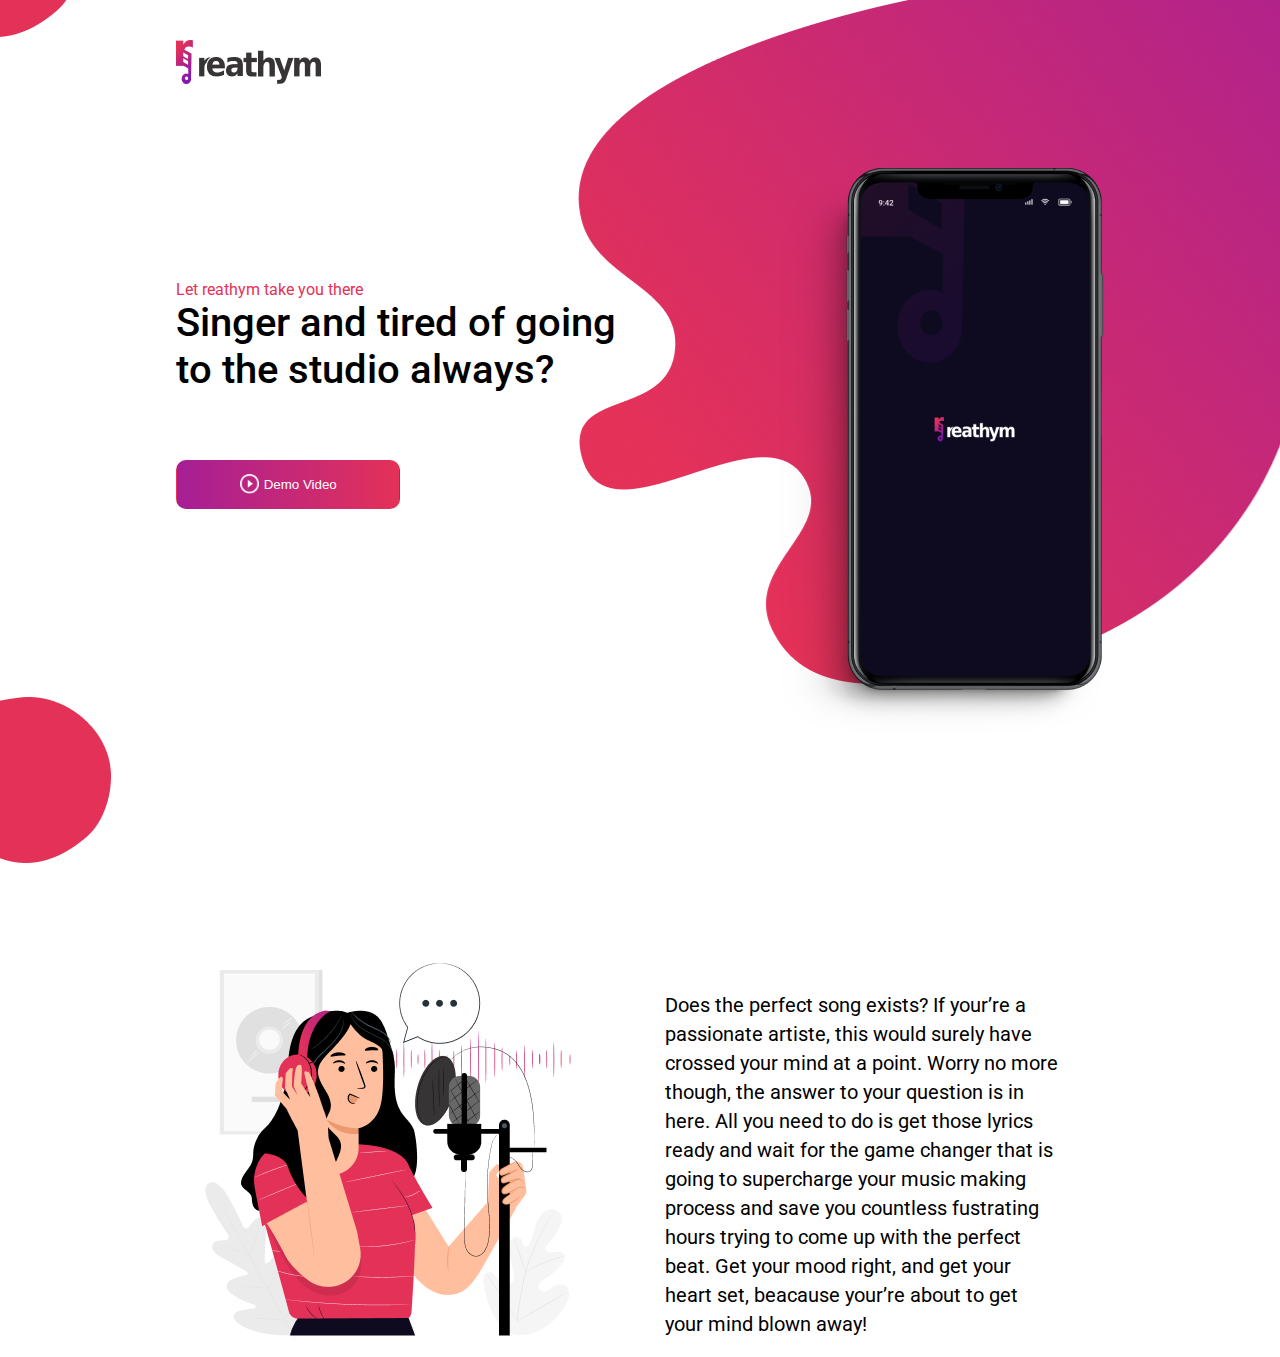
==== index.html @ 770fc964 "desktop header done" ====
<!DOCTYPE html>
<html lang="en">
<head>
    <meta charset="UTF-8">
    <meta name="viewport" content="width=device-width, initial-scale=1.0">
    <link rel="stylesheet" href="./assets/css/style.css">
    <!-- <link rel="stylesheet" href="./assets/css/bootstrap.min.css"> -->
    <!-- GOOGLE FONTS (ROBOTO) -->
    <link href="https://fonts.googleapis.com/css2?family=Roboto:wght@400;500;700&display=swap" rel="stylesheet">
    <title>Reathym App</title>
</head>
<body>
    <header id="page-header">
        <div class="container header-wrapper">
            <img src="./assets/images/logo-1.png" alt="" class="logo-img">

            <div class="header-content">
                <div class="header-content-text">
                    <p class="header-content-top-text">Let reathym take you there</p>
                    <h2 class="header-content-title">Singer and tired of going to the studio always?</h2>
                    <button class="header-content-btn">
                        <img src="./assets/images/play.png" alt="" class="header-content-btn-img">
                        <span class="header-content-btn-text">Demo Video</span>
                    </button>
                </div>
                <div class="header-content-img-div">
                    <img src="./assets/images/iPhone.png" alt="" class="header-content-img">
                </div>
            </div>
        </div>
    </header>

    <section id="about">
        <div class="container about-wrapper">
            <div class="about-content">
                <img src="./assets/images/Girl.png" alt="" class="about-img">

                <div class="about-text-div">
                    <p class="about-text">Does the perfect song exists? If your’re a passionate artiste, this would surely have crossed your mind at a point. Worry no more though, the answer to your question is in here. All you need to do is get those lyrics ready and wait for the game changer that is going to supercharge your music making process and save you countless fustrating hours trying to come up with the perfect beat. Get your mood right, and get your heart set, beacause your’re about to get your mind blown away!</p>
                </div>
            </div> 
        </div>
    </section>
</body>
</html>
---- assets/css/style.css ----
* {
    box-sizing: border-box;
    margin: 0;
    padding: 0;
}

body {
    font-family: 'Roboto', sans-serif;
    height: 100%;
    overflow-x: hidden;
}

.container {
    padding-left: 11em;
    padding-right: 11em;
}


/* HEADER STYLES */
#page-header {
    height: 100vh;
    width: 100%;
    background-image: url('/assets/images/hero-bg.png'), url('/assets/images/top-left.png'), url('/assets/images/bottom-left.png');
    background-repeat: no-repeat;
    background-position: 102% 0%, 0% 0%, 0% 95%;
}

.header-wrapper {
    padding-top: 2.5em;
}

.header-content {
    display: flex;
    margin-top: 5em;
}

.header-content-text {
    margin-top: 7em;
}

.header-content-top-text {
    font-size: 1em;
    color: #E43158;
}

.header-content-title {
    font-size: 2.5em;
    font-weight: 500;
    width: 80%;
}

.header-content-btn {
    background: linear-gradient(90deg, #3C00FF -169.76%, #E43158 100%);
    border-radius: 10px;
    border: 1px solid transparent;
    display: flex;
    align-items: center;
    justify-content: space-between;
    padding: 1em 4.7em;
    margin-top: 5em;
}

.header-content-btn:hover {
    background: #E43158;
}

.header-content-btn-text {
    font-size: 1em;
    font-weight: 500;
    color: white;
}

.header-content-btn-img {
    height: auto;
    width: 20%;
}


/* ABOUT SECTION STYLES */
.about-wrapper {
    padding-top: 2em;
}

.about-content {
    display: flex;
    align-items: flex-end;
}

.about-text-div {
    margin-bottom: 1.1em;
    margin-left: 4em;
}

.about-text {
    font-size: 1.25em;
    line-height: 1.45em;
    width: 90%;
}
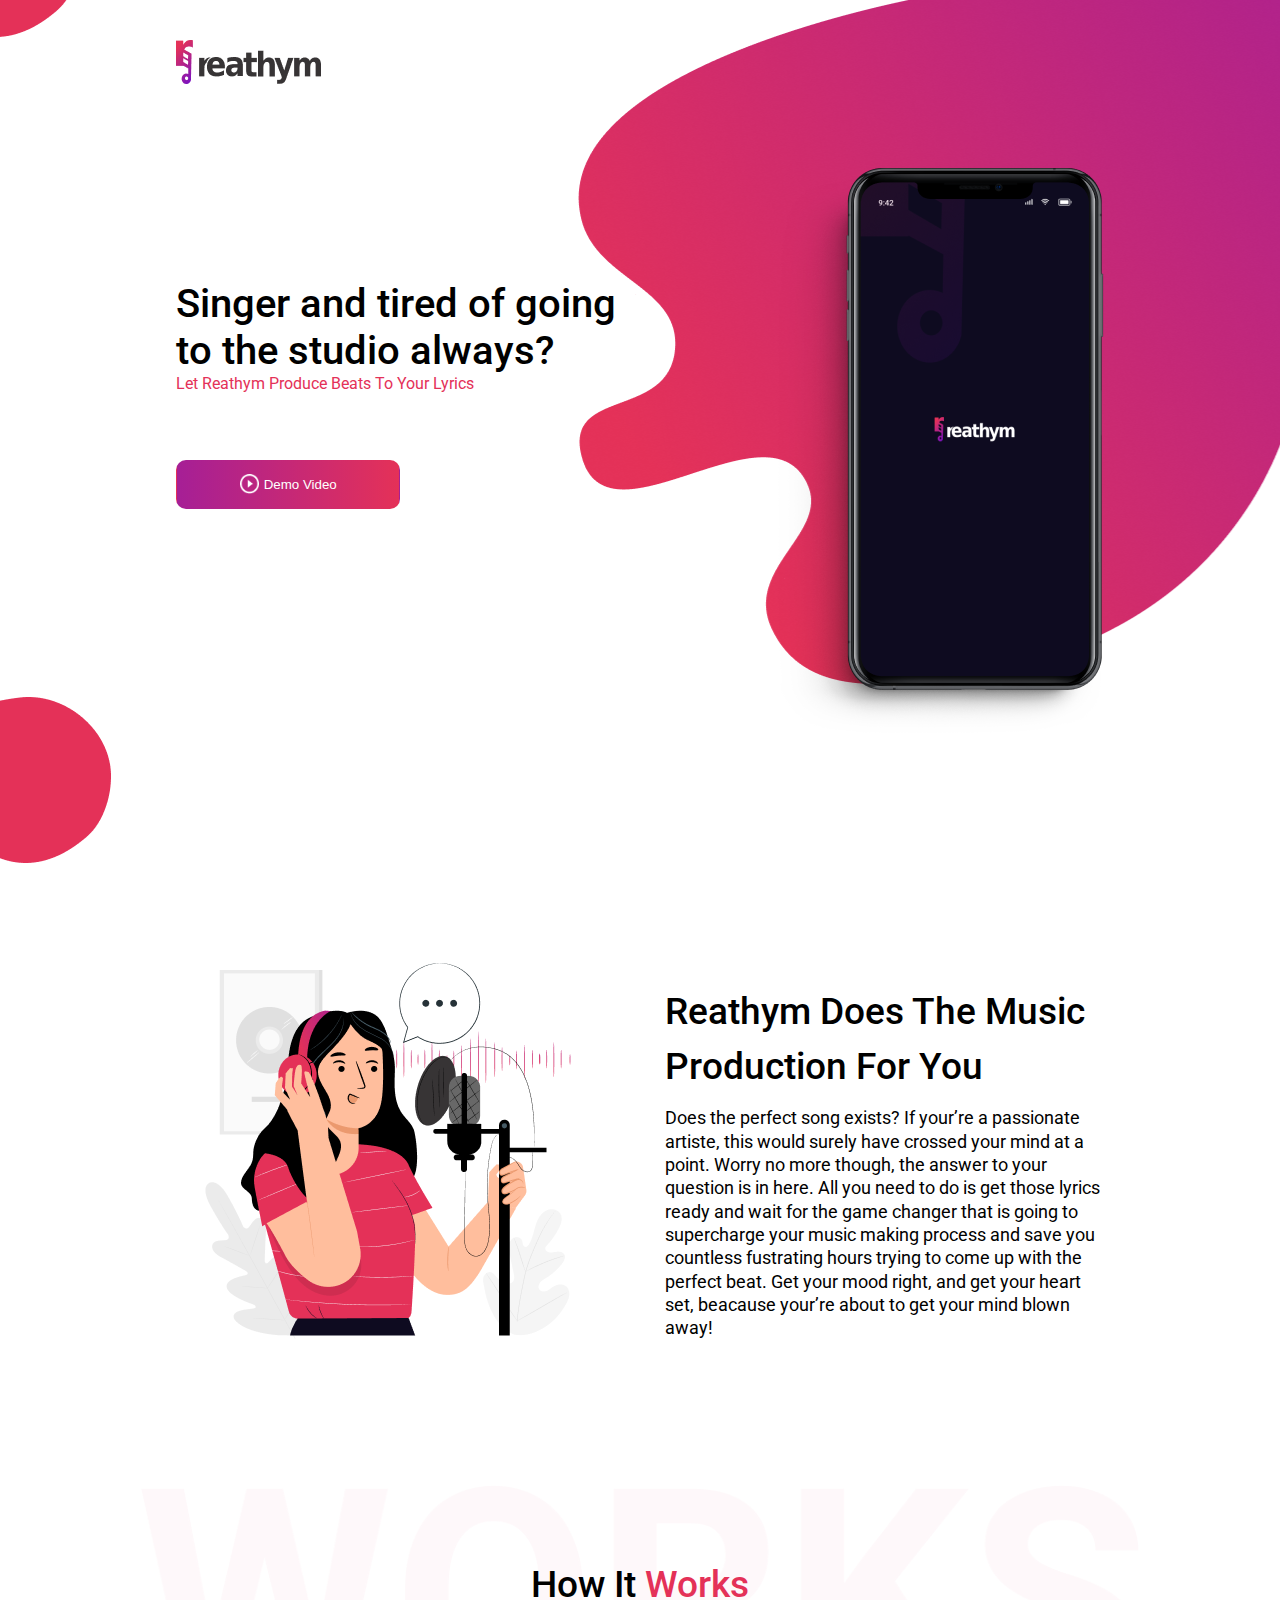
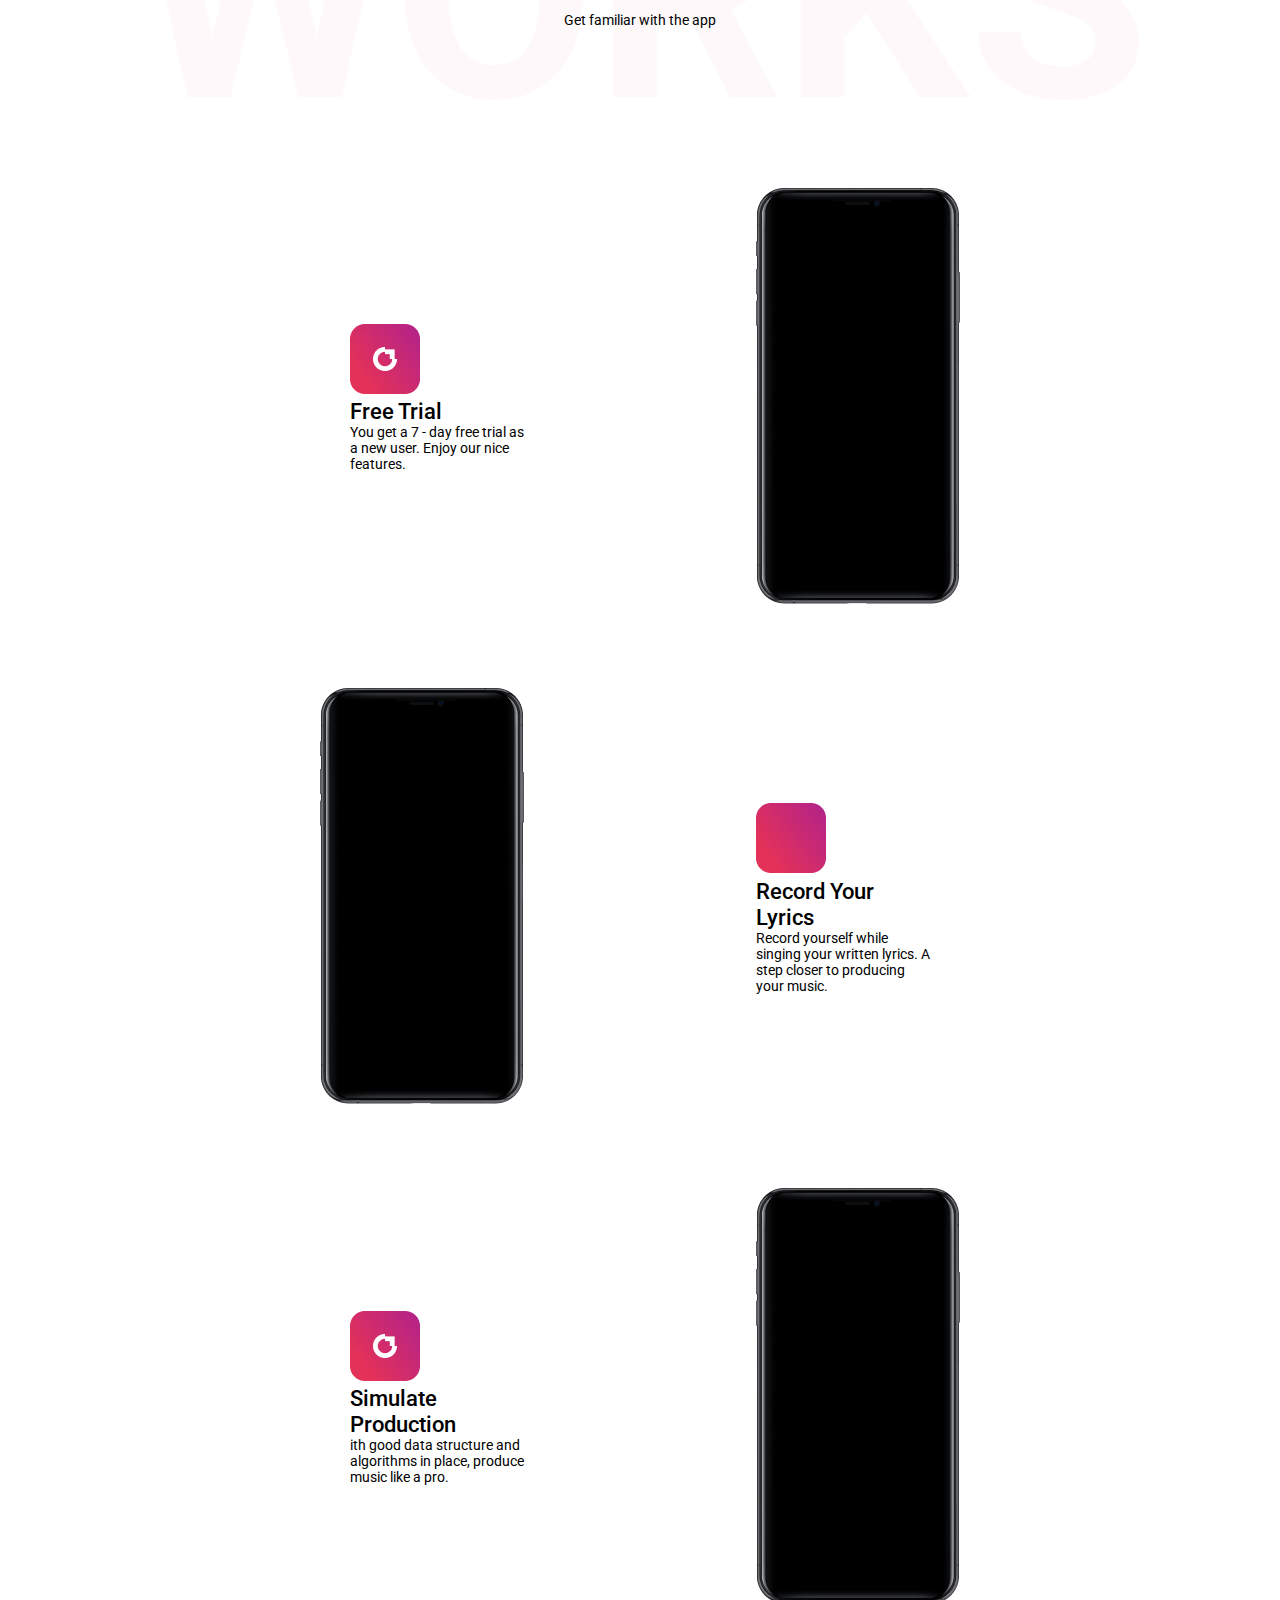
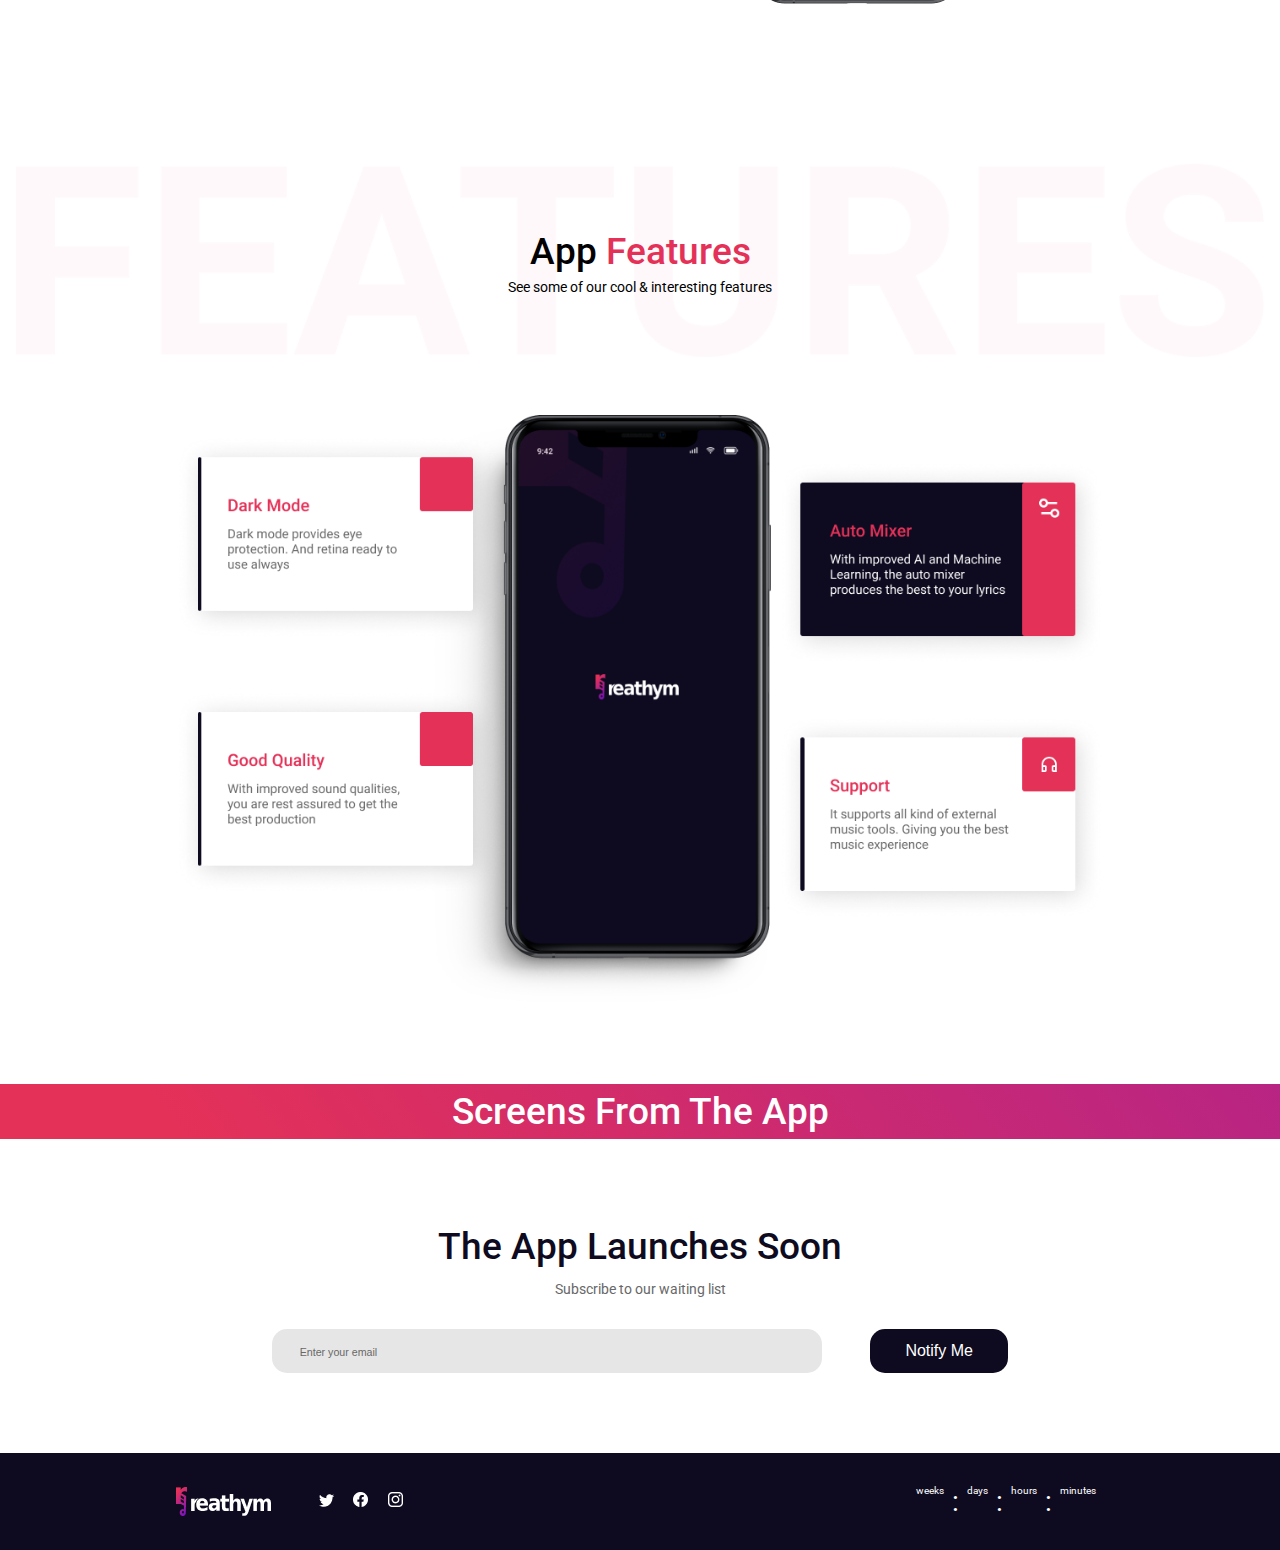
==== commit ac9a6fe7: "mobile view started" ====
--- a/index.html
+++ b/index.html
@@ -6,7 +6,7 @@
     <link rel="stylesheet" href="./assets/css/style.css">
     <!-- <link rel="stylesheet" href="./assets/css/bootstrap.min.css"> -->
     <!-- GOOGLE FONTS (ROBOTO) -->
-    <link href="https://fonts.googleapis.com/css2?family=Roboto:wght@400;500;700&display=swap" rel="stylesheet">
+    <link href="https://fonts.googleapis.com/css2?family=Roboto:wght@300;400;500;700&display=swap" rel="stylesheet">
     <title>Reathym App</title>
 </head>
 <body>
@@ -16,8 +16,8 @@
 
             <div class="header-content">
                 <div class="header-content-text">
-                    <p class="header-content-top-text">Let reathym take you there</p>
                     <h2 class="header-content-title">Singer and tired of going to the studio always?</h2>
+                    <p class="header-content-top-text">Let Reathym Produce Beats To Your Lyrics</p>
                     <button class="header-content-btn">
                         <img src="./assets/images/play.png" alt="" class="header-content-btn-img">
                         <span class="header-content-btn-text">Demo Video</span>
@@ -36,10 +36,137 @@
                 <img src="./assets/images/Girl.png" alt="" class="about-img">
 
                 <div class="about-text-div">
+                    <h3 class="about-text-title section-header">Reathym Does The Music Production For You</h3>
                     <p class="about-text">Does the perfect song exists? If your’re a passionate artiste, this would surely have crossed your mind at a point. Worry no more though, the answer to your question is in here. All you need to do is get those lyrics ready and wait for the game changer that is going to supercharge your music making process and save you countless fustrating hours trying to come up with the perfect beat. Get your mood right, and get your heart set, beacause your’re about to get your mind blown away!</p>
                 </div>
             </div> 
         </div>
     </section>
+
+    <section id="works">
+        <div class="works-wrapper">
+            <div class="works-header">
+                <h3 class="works-header-top section-header">How It <span class="color-span">Works</span></h3>
+                <p class="works-header-bottom small-text">Get familiar with the app</p>
+            </div>
+
+            <div class="works-items container">
+                <div class="works-item">
+                    <div class="works-item-icon-div">
+                        <img src="./assets/images/works-1.png" alt="" class="works-item-icon">
+                        <h4 class="works-item-icon-title">Free Trial</h4>
+                        <p class="works-item-icon-text small-text">You get a 7 - day free trial as a new user. Enjoy our nice features.</p>
+                    </div>
+                    <div class="works-item-img-div">
+                        <img src="./assets/images/Device.png" alt="" class="works-item-img">
+                    </div>
+                </div>
+
+                <div class="works-item works-item-opp">
+                    <div class="works-item-img-div-opp">
+                        <img src="./assets/images/Device.png" alt="" class="works-item-img">
+                    </div>
+                    <div class="works-item-icon-div-opp">
+                        <img src="./assets/images/works-2.png" alt="" class="works-item-icon">
+                        <h4 class="works-item-icon-title">Record Your Lyrics</h4>
+                        <p class="works-item-icon-text small-text">Record yourself while singing your written lyrics. A step closer to producing your music.</p>
+                    </div>
+                </div>
+
+                <div class="works-item works-item-last">
+                    <div class="works-item-icon-div">
+                        <img src="./assets/images/works-1.png" alt="" class="works-item-icon">
+                        <h4 class="works-item-icon-title">Simulate Production</h4>
+                        <p class="works-item-icon-text small-text">ith good data structure and algorithms in place, produce music like a pro.</p>
+                    </div>
+                    <div class="works-item-img-div">
+                        <img src="./assets/images/Device.png" alt="" class="works-item-img">
+                    </div>
+                </div>
+            </div>
+        </div>
+    </section>
+
+
+    <section id="features">
+        <div class="features-wrapper">
+            <div class="features-header">
+                <h3 class="features-header-top section-header">App <span class="color-span">Features</span></h3>
+                <p class="features-header-bottom small-text">See some of our cool & interesting features</p>
+            </div>
+
+            <div class="container features-layout-div">
+                <img src="./assets/images/Group 3054.png" alt="" class="features-layout-img">
+            </div>
+
+            <div class="container features-layout-sm">
+                <img src="./assets/images/cap-removebg-preview.png" alt="" class="features-layout-img-sm">
+            </div>
+        </div>
+    </section>
+
+
+    <section id="screens">
+        <div class="container">
+            <div class="screens-wrapper">
+                <h3 class="screens-header section-header">Screens From The App</h3>
+            </div>
+        </div>
+    </section>
+
+
+    <section id="launch">
+        <div class="container">
+            <div class="launch-wrapper">
+                <h3 class="launch-header section-header">The App Launches Soon</h3>
+                <p class="small-text launch-header-text">Subscribe to our waiting list</p>
+
+                <form action="" method="POST" class="launch-form">
+                    <input type="email" name="email" id="email" placeholder="Enter your email" class="launch-email">
+                    <input type="submit" value="Notify Me" class="launch-btn">
+                </form>
+            </div>
+        </div>
+    </section>
+
+
+    <footer id="page-footer">
+        <div class="container">
+            <div class="footer-wrapper">
+                <div class="footer-images">
+                    <img src="./assets/images/logo-white.png" alt="" class="footer-logo">
+                    <div class="footer-icons">
+                        <a href="#" class="footer-icon-link"><img src="./assets/images/foot1.png" alt="" class="footer-icon"></a>
+                        <a href="" class="footer-icon-link"><img src="./assets/images/foot2.png" alt="" class="footer-icon"></a>
+                        <a href="" class="footer-icon-link"><img src="./assets/images/foot3.png" alt="" class="footer-icon"></a>
+                    </div>
+                </div>
+    
+                <div class="footer-countdown">
+                    <p class="footer-count">
+                        <span class="footer-count-num" id="weeks"></span>
+                        <span class="footer-count-text">weeks</span>
+                    </p>
+                    <span class="footer-sep">:</span>
+                    <p class="footer-count">
+                        <span class="footer-count-num" id="days"></span>
+                        <span class="footer-count-text">days</span>
+                    </p>
+                    <span class="footer-sep">:</span>
+                    <p class="footer-count">
+                        <span class="footer-count-num" id="hours"></span>
+                        <span class="footer-count-text">hours</span>
+                    </p>
+                    <span class="footer-sep">:</span>
+                    <p class="footer-count">
+                        <span class="footer-count-num" id="minutes"></span>
+                        <span class="footer-count-text">minutes</span>
+                    </p>
+                </div>
+            </div>         
+        </div>
+    </footer>
+
+    <script src="./assets/js/main.js"></script>
 </body>
 </html>--- a/assets/css/style.css
+++ b/assets/css/style.css
@@ -14,6 +14,22 @@
     padding-left: 11em;
     padding-right: 11em;
 }
+
+.section-header {
+    font-size: 2.3em;
+    line-height: 1.5em;
+    font-weight: 500;
+}
+
+.small-text {
+    font-size: 0.85em;
+}
+
+
+.color-span {
+    color: #E43158;
+}
+
 
 
 /* HEADER STYLES */
@@ -92,7 +108,503 @@
 }
 
 .about-text {
-    font-size: 1.25em;
-    line-height: 1.45em;
-    width: 90%;
+    font-size: 1.12em;
+    line-height: 1.3em;
+    margin-top: .7em;
+}
+
+
+/* WORKS SECTION STYLES */
+.works-wrapper {
+    padding-top: 8em;
+    padding-bottom: 4em;
+}
+
+.works-header {
+    background-image: url('/assets/images/WORKS.png');
+    background-repeat: no-repeat;
+    background-size: contain;
+    background-position: center center;
+    text-align: center;
+    padding-top: 4.5em;
+    padding-bottom: 4.5em;
+    margin-bottom: 5.5em;
+}
+
+.works-item {
+    display: grid;
+    grid-template-columns: repeat(2, 1fr);
+    align-items: center;
+    grid-gap: 14.5em;
+    margin-bottom: 5em;
+}
+
+.works-item-icon-div {
+    width: 50%;
+    justify-self: right;
+}
+
+.works-item-icon-div-opp {
+    width: 50%;
+    justify-self: left;
+}
+
+.works-item-img-div-opp {
+    justify-self: right;
+}
+
+.works-item-icon-title {
+    font-weight: 500;
+    font-size: 1.4em;
+}
+
+
+/* FEATURES SECTION STYLES */
+.features-wrapper {
+    padding-bottom: 5em;
+}
+.features-header {
+    background-image: url(/assets/images/FEATURES.png);
+    background-repeat: no-repeat;
+    background-size: contain;
+    background-position: center center;
+    text-align: center;
+    padding-top: 4.5em;
+    padding-bottom: 4.5em;
+    margin-bottom: 3em;
+    margin-left: 1em;
+    margin-right: 1em;
+}
+
+.features-layout-div {
+    display: grid;
+    place-content: center;
+}
+
+.features-layout-img {
+    width: 100%;
+    height: auto;
+}
+
+.features-layout-sm {
+    display: none;
+}
+
+
+/* SCREENS SECTION STYLES */
+#screens {
+    background: linear-gradient(231.85deg, #3C00FF -245.92%, #E43158 86.62%);
+    color: white;
+}
+
+.screens-header {
+    text-align: center;
+}
+
+
+/* LAUNCH SECTION STYLES */
+.launch-wrapper {
+    padding-top: 5em;
+    padding-bottom: 5em;
+}
+
+.launch-header {
+    color: #0E0B20;
+    text-align: center;
+}
+
+.launch-header-text {
+    text-align: center;
+    color: #686868;
+    margin-top: .5em;
+}
+
+.launch-form {
+    margin-top: 2em;
+    padding-left: 6em;
+    padding-right: 6em;
+    display: grid;
+    grid-template-columns: 8fr 2fr;
+    grid-gap: 3em;
+}
+
+.launch-email::placeholder {
+    font-weight: 300;
+    color: #686868;
+    font-size: 0.8em;
+}
+
+.launch-email {
+    background: #E6E6E6;
+    padding: 1em 2em;
+    border-radius: 15px;
+    border: 1px solid transparent;
+}
+
+.launch-btn {
+    background: #0E0B20;
+    color: white;
+    font-size: 1em;
+    font-weight: 500;
+    border-radius: 15px;
+    border: 1px solid transparent;
+}
+
+
+/* FOOTER STYLES */
+#page-footer {
+    background: #0E0B20;
+    color: white;
+}
+
+.footer-wrapper {
+    padding-top: 2em;
+    padding-bottom: 2em;
+    display: flex;
+    justify-content: space-between
+}
+
+.footer-images {
+    display: grid;
+    grid-template-columns: repeat(2, 1fr);
+    grid-gap: 3em;
+    align-items: center;
+}
+
+.footer-icons {
+    display: grid;
+    grid-template-columns: repeat(3, 1fr);
+    grid-gap: .5em;
+    align-items: center;
+}
+
+.footer-icon:hover {
+    opacity: 0.5;
+}
+
+.footer-countdown {
+    display: flex;
+}
+
+.footer-count {
+    display: flex;
+    flex-direction: column;
+    align-items: center;
+    padding-left: .5em;
+    padding-right: .5em;
+}
+
+.footer-count-num {
+    font-size: 30px;
+    font-weight: 500;
+}
+
+.footer-count-text {
+    font-size: 10px;
+}
+
+.footer-sep {
+    font-size: 28px;
+}
+
+
+
+
+/* MEDIA QUERIES (768PX) */
+@media(max-width: 768px) {
+    .container {
+        padding-left: 1.5em;
+        padding-right: 1.5em;
+    }
+    
+    .section-header {
+        font-size: 1.2em;
+        line-height: 1.6em;
+        font-weight: 500;
+    }
+    
+    .small-text {
+        font-size: 0.62em;
+    }
+
+    /* HEADER SECTION STYLES */
+    #page-header {
+        height: auto;
+        width: 100vw;
+        background-image: url('/assets/images/hero-sm.png'), url('/assets/images/top-left-sm.png'), url('/assets/images/bottom-left-sm.png');
+        background-repeat: no-repeat;
+        background-position: 100% 0%, 0% 0%, 0% 95%;
+    }
+
+    .logo-img {
+        width: 25%;
+    }
+
+    .header-content-title {
+        font-size: 1.25em;
+        width: 65%;
+        line-height: 1.7em;
+    }
+
+    .header-content-top-text {
+        font-size: 10px;
+        margin-top: .3em;
+    }
+
+    .header-content {
+        display: block;
+        margin-top: 3.5em;
+    }
+
+    .header-content-text {
+        margin-top: 10em;
+    }
+
+    .header-content-btn {
+        border-radius: 5px;
+        padding: .5em 2.5em;
+        margin-top: 1em;
+    }
+    
+    .header-content-btn-text {
+        font-size: 9px;
+    }
+
+    .header-content-img {
+        width: 55%;
+        margin-top: 2.3em;
+        margin-left: 10em;
+    }
+
+
+    /* ABOUT SECTION STYLES */
+    .about-wrapper {
+        padding-top: 6em;
+    }
+    
+    .about-content {
+        display: block;
+    }
+
+    .about-text-div {
+        margin-bottom: 1.1em;
+        margin-left: 0em;
+    }
+    
+    .about-text {
+        font-size: 0.75em;
+        line-height: 1.3em;
+        margin-top: .7em;
+    }
+
+    .about-text-title {
+        width: 70%;
+    }
+
+    .about-img {
+        width: 60%;
+    }
+
+
+    /* WORKS SECTION STYLES */
+    .works-wrapper {
+        padding-top: 8em;
+        padding-bottom: 0em;
+    }
+    
+    .works-header {
+        background-image: url('/assets/images/WORKS\ -SM.png');
+        margin-bottom: 2em;
+    }
+
+    .works-header-bottom {
+        font-size: 0.5em !important;
+    }
+    
+    .works-item {
+        display: flex;
+        flex-direction: column;
+        margin-bottom: 5em;
+    }
+
+    .works-item-last {
+        margin-bottom: 3em !important;
+    }
+    
+    .works-item-icon-div {
+        width: 40%;
+        justify-self: right;
+    }
+
+    .works-item-icon {
+        width: 35%;
+    }
+    
+    .works-item-icon-div-opp {
+        width: 40%;
+        justify-self: left;
+    }
+
+    .works-item-opp {
+        flex-direction: column-reverse !important;
+    }
+    
+    .works-item-img-div-opp {
+        justify-self: right;
+    }
+    
+    .works-item-icon-title {
+        font-weight: 500;
+        font-size: .9em;
+        margin-top: .3em;
+    }
+
+    .works-item-icon-text {
+        margin-top: .3em;
+    }
+
+    .works-item-img {
+        width: 70%;
+    }
+
+    .works-item-img-div, .works-item-img-div-opp {
+        display: grid;
+        place-items: center;
+        margin-top: 3em;
+    }
+
+
+    /* FEATURES SECTION STYLES */
+    .features-wrapper {
+        padding-bottom: 5em;
+        width: 100vw;
+    }
+    .features-header {
+        background-image: url(/assets/images/FEATURES\ -SM.png);
+        background-repeat: no-repeat;
+        background-size: contain;
+        background-position: center center;
+        text-align: center;
+        padding-top: 4.5em;
+        padding-bottom: 4.5em;
+        margin-bottom: 3em;
+        margin-left: 0em;
+        margin-right: 0em;
+    }
+    
+    .features-layout-div {
+        display: grid;
+        place-content: center;
+        display: none;
+    }
+
+    .features-header-bottom {
+        font-size: 0.45em;
+    }
+
+    .features-layout-sm {
+        display: grid;
+        place-items: center;
+    }
+
+    .features-layout-img-sm {
+        /* margin-left: 1em; */
+    }
+
+
+    /* SCREENS SECTION STYLES */
+
+    
+    /* LAUNCH SECTION STYLES */
+    .launch-wrapper {
+        padding-top: 4.5em;
+        padding-bottom: 4.5em;
+    }
+
+    .launch-header-text {
+        margin-top: 0em;
+        font-size: .5em;
+    }
+
+    .launch-form {
+        margin-top: 2em;
+        padding-left: 1em;
+        padding-right: 1em;
+        display: flex;
+        flex-direction: column;
+        align-items: center;
+    }
+
+    .launch-email::placeholder {
+        font-size: 0.5em;
+    }
+
+    .launch-email {
+        padding: .3em 1em;
+        border-radius: 8px;
+        width: 100%;
+    }
+
+    .launch-btn {
+        font-size: .5em;
+        border-radius: 8px;
+        padding: 1em 1em;
+        width: 30%;
+        margin-top: 3.5em;
+    }
+
+
+    /* FOOTER SECTION STYLES */
+    .footer-wrapper {
+        padding-top: 6em;
+        padding-bottom: 6em;
+        display: flex;
+        flex-direction: column;
+        justify-content: center;
+        align-items: center;
+    }
+    
+    .footer-images {
+        display: flex;
+        flex-direction: column;
+    }
+    
+    .footer-icons {
+        display: flex;
+        align-items: center;
+        justify-content: space-between;
+        margin-top: 2em;
+        width: 100%;
+    }
+    
+    .footer-countdown {
+        display: flex;
+        margin-top: 7em;
+    }
+    
+    .footer-count {
+        display: flex;
+        flex-direction: column;
+        align-items: center;
+        padding-left: .5em;
+        padding-right: .5em;
+    }
+    
+    .footer-count-num {
+        font-size: 15px;
+    }
+    
+    .footer-count-text {
+        font-size: 5px;
+        margin-top: 1.5em;
+    }
+    
+    .footer-sep {
+        font-size: 13px;
+    }
+    
+
+
+    
+
 }